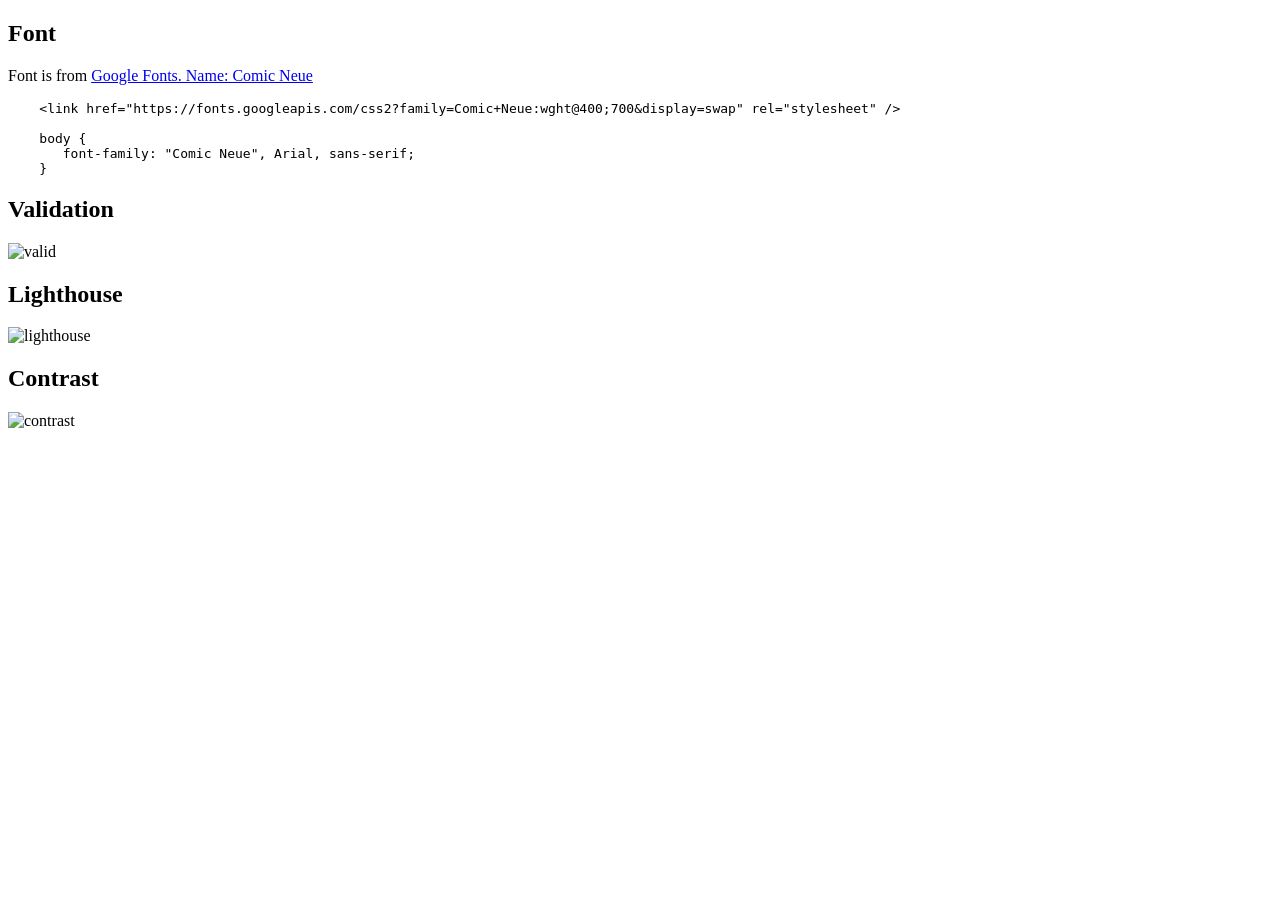
==== company website/screenshots.html @ a0334baf "m" ====
<!DOCTYPE html>
<html lang="en">
  <head>
    <meta charset="UTF-8" />
    <title>Results</title>
  </head>
  <body>
    <h2>Font</h2>
    <p>
      Font is from
      <a href="https://fonts.google.com/specimen/Comic+Neue"
        >Google Fonts. Name: Comic Neue</a
      >
    </p>
    <pre>
    &lt;link href="https://fonts.googleapis.com/css2?family=Comic+Neue:wght@400;700&amp;display=swap" rel="stylesheet" /&gt;

    body {
       font-family: "Comic Neue", Arial, sans-serif;
    }
</pre
    >
    <h2>Validation</h2>
    <p>
      <img src="img/validator.png" alt="valid" />
    </p>
    <h2>Lighthouse</h2>
    <p>
      <img src="img/lighthouse.png" alt="lighthouse" />
    </p>
    <h2>Contrast</h2>
    <p>
      <img src="img/contrast.png" alt="contrast" />
    </p>
  </body>
</html>
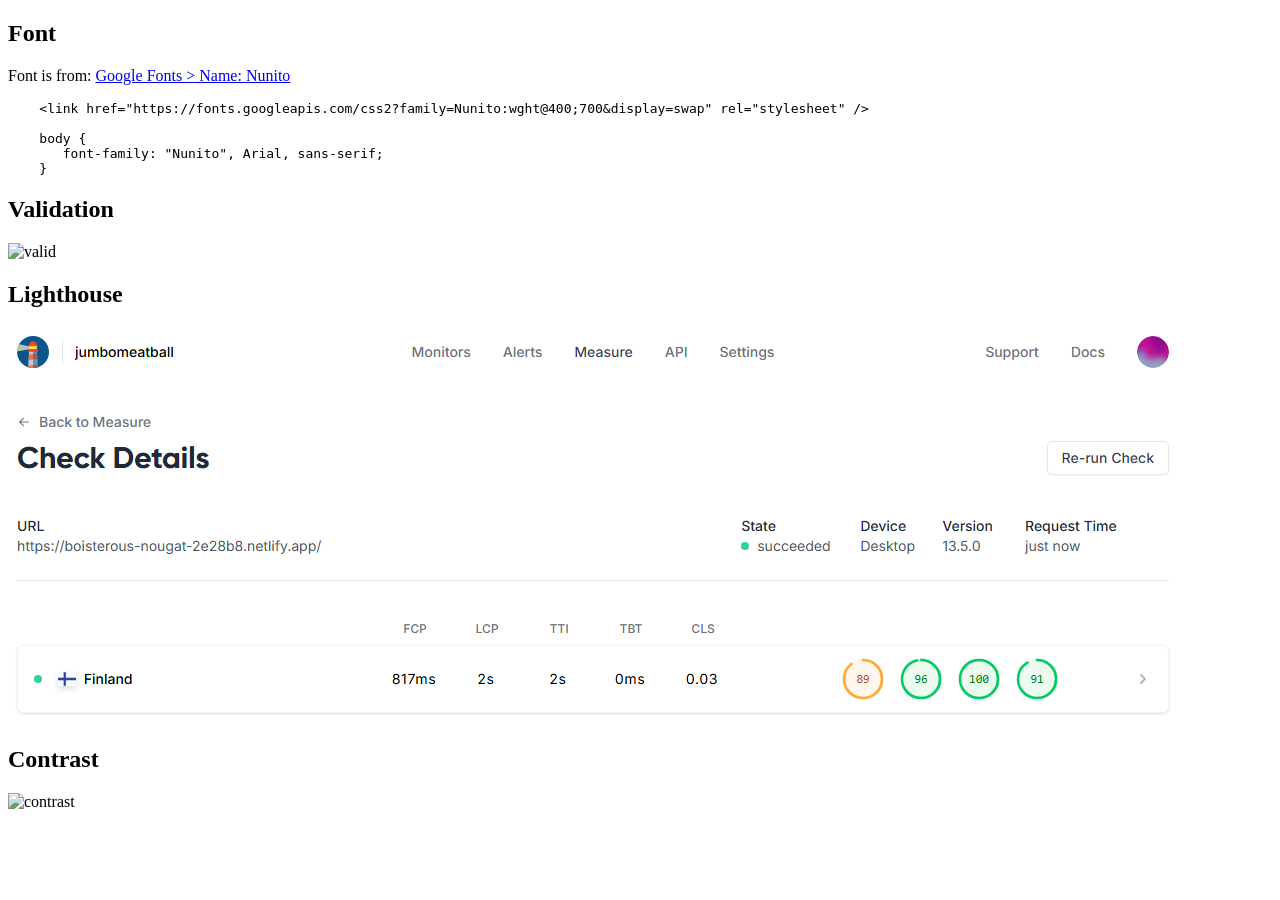
==== commit 7c046814: "website" ====
--- a/company website/screenshots.html
+++ b/company website/screenshots.html
@@ -7,22 +7,22 @@
   <body>
     <h2>Font</h2>
     <p>
-      Font is from
-      <a href="https://fonts.google.com/specimen/Comic+Neue"
-        >Google Fonts. Name: Comic Neue</a
+      Font is from:
+      <a href="https://fonts.google.com/specimen/Nunito"
+        >Google Fonts > Name: Nunito</a
       >
     </p>
     <pre>
-    &lt;link href="https://fonts.googleapis.com/css2?family=Comic+Neue:wght@400;700&amp;display=swap" rel="stylesheet" /&gt;
+    &lt;link href="https://fonts.googleapis.com/css2?family=Nunito:wght@400;700&amp;display=swap" rel="stylesheet" /&gt;
 
     body {
-       font-family: "Comic Neue", Arial, sans-serif;
+       font-family: "Nunito", Arial, sans-serif;
     }
 </pre
     >
     <h2>Validation</h2>
     <p>
-      <img src="img/validator.png" alt="valid" />
+      <img src="img/validator_png.png" alt="valid" />
     </p>
     <h2>Lighthouse</h2>
     <p>
@@ -30,7 +30,7 @@
     </p>
     <h2>Contrast</h2>
     <p>
-      <img src="img/contrast.png" alt="contrast" />
+      <img src="img/contrast_png.png" alt="contrast" />
     </p>
   </body>
 </html>
